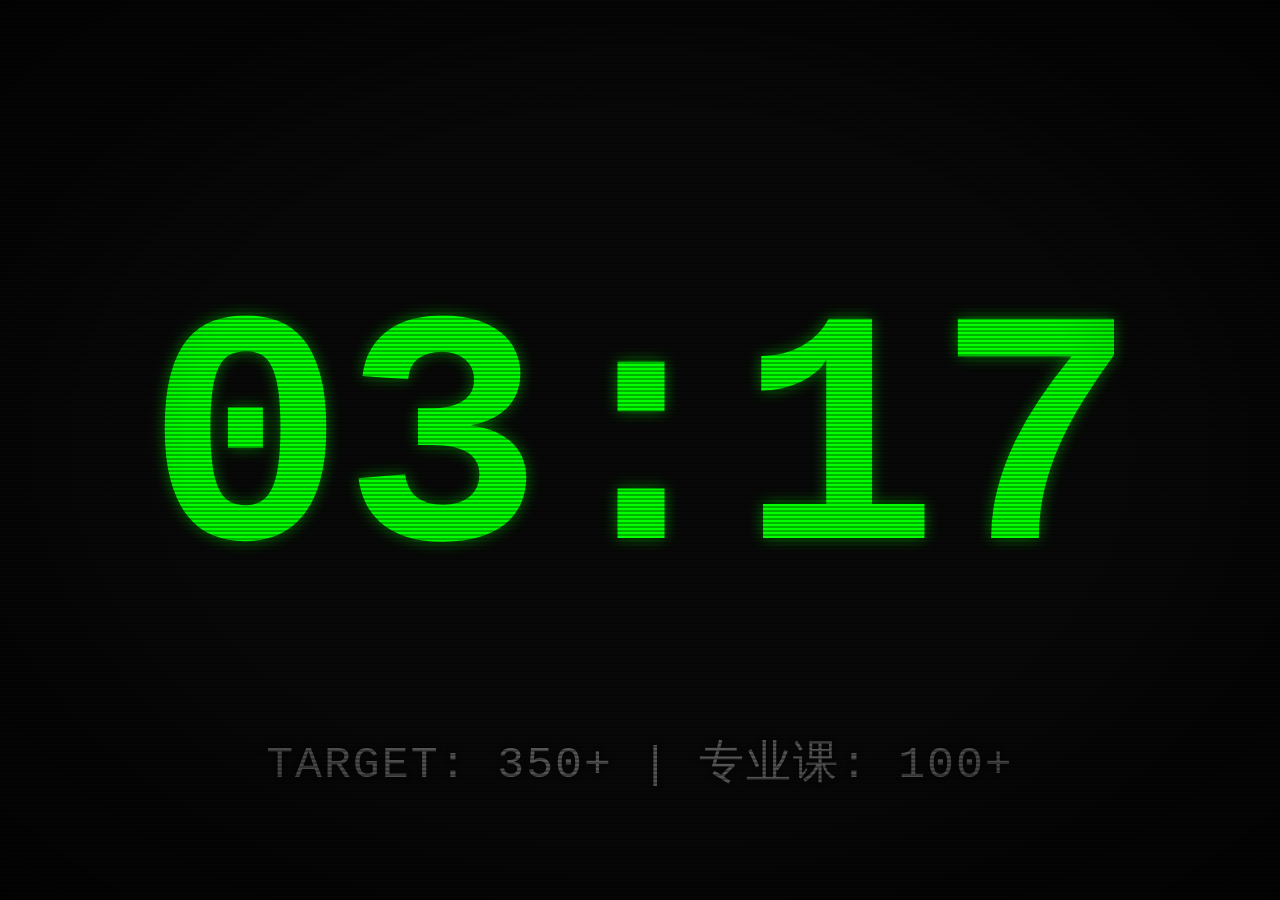
==== telaria.html @ 0d8711d7 "Create telaria.html" ====
<!DOCTYPE html>
<html lang="zh-CN">
<head>
  <meta charset="UTF-8">
  <meta name="viewport" content="width=device-width, initial-scale=1.0, maximum-scale=1.0, user-scalable=no">
  <meta name="apple-mobile-web-app-capable" content="yes">
  <meta name="apple-mobile-web-app-status-bar-style" content="black-translucent">
  <title>考研专注终端</title>
  <style>
    * { box-sizing: border-box; margin: 0; padding: 0; }
    html, body { width: 100%; height: 100%; background-color: #080808; overflow: hidden; }
    
    body {
      color: #00ff00;
      font-family: "Courier New", Courier, monospace;
      -webkit-user-select: none; user-select: none;
    }

    /* 强制像素锐化，保持原汁原味的泰拉瑞亚像素感 */
    .pixelated {
      image-rendering: -webkit-optimize-contrast;
      image-rendering: crisp-edges;
      image-rendering: pixelated;
    }

    /* === 云层系统 (远景) === */
    .cloud {
      position: absolute;
      background-repeat: no-repeat;
      background-size: contain;
      -webkit-transform: translate3d(120vw, 0, 0); 
      z-index: 1; /* 垫在最底层 */
    }
    #c1 {
      top: 10%; height: 10vh; width: 25vw;
      background-image: url('Cummulus_cloud_1.png'); /* 文件名严格对应 */
      opacity: 0.5;
      -webkit-animation: floatCloud 70s linear infinite;
      -webkit-animation-delay: -10s;
    }
    #c2 {
      top: 25%; height: 12vh; width: 30vw;
      background-image: url('Cummulus_cloud_2.png');
      opacity: 0.3;
      -webkit-animation: floatCloud 90s linear infinite;
      -webkit-animation-delay: -45s;
    }
    #c3 {
      top: 40%; height: 8vh; width: 20vw;
      background-image: url('Cummulus_cloud_3.png');
      opacity: 0.4;
      -webkit-animation: floatCloud 110s linear infinite;
      -webkit-animation-delay: -80s;
    }
    @-webkit-keyframes floatCloud {
      from { -webkit-transform: translate3d(120vw, 0, 0); }
      to   { -webkit-transform: translate3d(-40vw, 0, 0); }
    }

    /* === 蝴蝶群系统 (近景) === */
    .butterfly {
      position: absolute;
      background-repeat: no-repeat;
      background-size: contain;
      z-index: 5; /* 浮在云层上方，文字下方 */
    }
    #b1 {
      bottom: 20%; left: 10%;
      height: 6vh; width: 15vw;
      background-image: url('Ambience_ButterflySwarm1.gif');
      opacity: 0.8;
      -webkit-animation: roamLeftRight 40s ease-in-out infinite alternate;
    }
    #b2 {
      bottom: 30%; right: 15%;
      height: 5vh; width: 12vw;
      background-image: url('Ambience_ButterflySwarm2.gif');
      opacity: 0.6;
      -webkit-animation: roamRightLeft 35s ease-in-out infinite alternate;
    }
    /* 让蝴蝶群不仅有 GIF 扇动，还会缓慢在屏幕左右游荡 */
    @-webkit-keyframes roamLeftRight {
      from { -webkit-transform: translate3d(0, 0, 0); }
      to   { -webkit-transform: translate3d(30vw, -2vh, 0); }
    }
    @-webkit-keyframes roamRightLeft {
      from { -webkit-transform: translate3d(0, 0, 0); }
      to   { -webkit-transform: translate3d(-30vw, 3vh, 0); }
    }

    /* === CRT 监视器滤镜 === */
    #crt-filter {
      position: absolute; top: 0; left: 0;
      width: 100%; height: 100%;
      z-index: 50; pointer-events: none;
      background: 
        -webkit-linear-gradient(rgba(18, 16, 16, 0) 50%, rgba(0, 0, 0, 0.3) 50%),
        -webkit-radial-gradient(center, ellipse cover, rgba(0,0,0,0) 50%, rgba(0,0,0,0.7) 100%);
      background-size: 100% 4px, 100% 100%;
    }

    /* === UI 界面 === */
    #ui-layer {
      position: relative; z-index: 10;
      width: 100%; height: 100%;
      display: -webkit-box; display: flex;
      -webkit-box-orient: vertical; -webkit-box-direction: normal; flex-direction: column;
      -webkit-box-pack: center; justify-content: center;
      -webkit-box-align: center; align-items: center;
    }
    #time-display {
      font-size: 26vw; font-weight: bold; letter-spacing: -2px; line-height: 1;
      text-shadow: 0 0 15px rgba(0, 255, 0, 0.5);
    }
    #target-display {
      position: absolute; bottom: 12%; font-size: 3.5vw; color: #555; letter-spacing: 2px;
      text-shadow: 0 0 5px rgba(0,0,0,0.8); /* 加深阴影防止被蝴蝶挡住 */
    }
  </style>
</head>
<body>

  <!-- 远景：云层 -->
  <div id="c1" class="cloud pixelated"></div>
  <div id="c2" class="cloud pixelated"></div>
  <div id="c3" class="cloud pixelated"></div>

  <!-- 近景：蝴蝶群 -->
  <div id="b1" class="butterfly pixelated"></div>
  <div id="b2" class="butterfly pixelated"></div>

  <!-- CRT 滤镜层 -->
  <div id="crt-filter"></div>

  <!-- 核心数据层 -->
  <div id="ui-layer">
    <div id="time-display">00:00</div>
    <div id="target-display">TARGET: 350+ | 专业课: 100+</div>
  </div>

  <script>
    // 纯 ES5 极简时钟脚本
    var displayEl = document.getElementById('time-display');
    function pad(num) { return ('0' + num).slice(-2); }
    
    function tick() {
      var now = new Date();
      displayEl.innerText = pad(now.getHours()) + ':' + pad(now.getMinutes());
    }
    
    tick();
    setInterval(tick, 1000);
  </script>
</body>
</html>
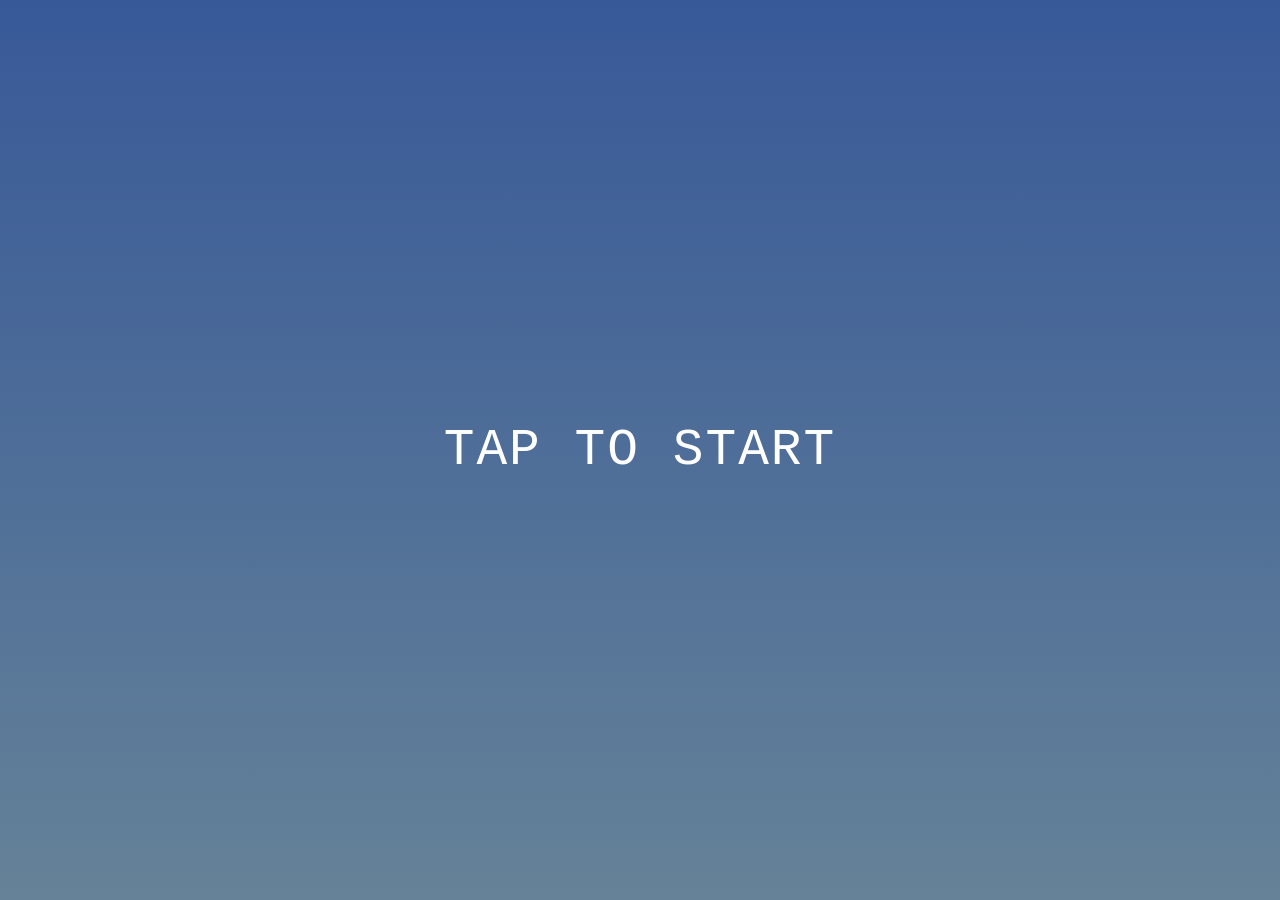
==== commit fc1ea361: "Update telaria.html" ====
--- a/telaria.html
+++ b/telaria.html
@@ -5,50 +5,50 @@
   <meta name="viewport" content="width=device-width, initial-scale=1.0, maximum-scale=1.0, user-scalable=no">
   <meta name="apple-mobile-web-app-capable" content="yes">
   <meta name="apple-mobile-web-app-status-bar-style" content="black-translucent">
-  <title>考研专注终端</title>
+  <title>Terraria Day</title>
   <style>
     * { box-sizing: border-box; margin: 0; padding: 0; }
-    html, body { width: 100%; height: 100%; background-color: #080808; overflow: hidden; }
     
-    body {
-      color: #00ff00;
-      font-family: "Courier New", Courier, monospace;
-      -webkit-user-select: none; user-select: none;
+    /* 1. 替换纯黑背景，改为泰拉瑞亚白天天穹渐变色 */
+    html, body { 
+      width: 100%; height: 100%; 
+      background: -webkit-linear-gradient(top, #5c94fc 0%, #a8d8fc 100%);
+      overflow: hidden; 
     }
-
-    /* 强制像素锐化，保持原汁原味的泰拉瑞亚像素感 */
+    
     .pixelated {
       image-rendering: -webkit-optimize-contrast;
       image-rendering: crisp-edges;
       image-rendering: pixelated;
     }
 
-    /* === 云层系统 (远景) === */
+    /* === 云层系统 === */
     .cloud {
       position: absolute;
       background-repeat: no-repeat;
       background-size: contain;
       -webkit-transform: translate3d(120vw, 0, 0); 
-      z-index: 1; /* 垫在最底层 */
+      z-index: 1; 
     }
+    /* 调高了云朵的透明度，让它们在蓝天下更清晰 */
     #c1 {
       top: 10%; height: 10vh; width: 25vw;
-      background-image: url('Cummulus_cloud_1.png'); /* 文件名严格对应 */
-      opacity: 0.5;
+      background-image: url('Cummulus_cloud_1.png'); 
+      opacity: 0.9;
       -webkit-animation: floatCloud 70s linear infinite;
       -webkit-animation-delay: -10s;
     }
     #c2 {
       top: 25%; height: 12vh; width: 30vw;
       background-image: url('Cummulus_cloud_2.png');
-      opacity: 0.3;
+      opacity: 0.85;
       -webkit-animation: floatCloud 90s linear infinite;
       -webkit-animation-delay: -45s;
     }
     #c3 {
       top: 40%; height: 8vh; width: 20vw;
       background-image: url('Cummulus_cloud_3.png');
-      opacity: 0.4;
+      opacity: 0.95;
       -webkit-animation: floatCloud 110s linear infinite;
       -webkit-animation-delay: -80s;
     }
@@ -57,28 +57,25 @@
       to   { -webkit-transform: translate3d(-40vw, 0, 0); }
     }
 
-    /* === 蝴蝶群系统 (近景) === */
+    /* === 蝴蝶群系统 === */
     .butterfly {
       position: absolute;
       background-repeat: no-repeat;
       background-size: contain;
-      z-index: 5; /* 浮在云层上方，文字下方 */
+      z-index: 5; 
     }
     #b1 {
       bottom: 20%; left: 10%;
       height: 6vh; width: 15vw;
       background-image: url('Ambience_ButterflySwarm1.gif');
-      opacity: 0.8;
       -webkit-animation: roamLeftRight 40s ease-in-out infinite alternate;
     }
     #b2 {
       bottom: 30%; right: 15%;
       height: 5vh; width: 12vw;
       background-image: url('Ambience_ButterflySwarm2.gif');
-      opacity: 0.6;
       -webkit-animation: roamRightLeft 35s ease-in-out infinite alternate;
     }
-    /* 让蝴蝶群不仅有 GIF 扇动，还会缓慢在屏幕左右游荡 */
     @-webkit-keyframes roamLeftRight {
       from { -webkit-transform: translate3d(0, 0, 0); }
       to   { -webkit-transform: translate3d(30vw, -2vh, 0); }
@@ -88,68 +85,49 @@
       to   { -webkit-transform: translate3d(-30vw, 3vh, 0); }
     }
 
-    /* === CRT 监视器滤镜 === */
-    #crt-filter {
-      position: absolute; top: 0; left: 0;
-      width: 100%; height: 100%;
-      z-index: 50; pointer-events: none;
-      background: 
-        -webkit-linear-gradient(rgba(18, 16, 16, 0) 50%, rgba(0, 0, 0, 0.3) 50%),
-        -webkit-radial-gradient(center, ellipse cover, rgba(0,0,0,0) 50%, rgba(0,0,0,0.7) 100%);
-      background-size: 100% 4px, 100% 100%;
-    }
-
-    /* === UI 界面 === */
-    #ui-layer {
-      position: relative; z-index: 10;
-      width: 100%; height: 100%;
-      display: -webkit-box; display: flex;
-      -webkit-box-orient: vertical; -webkit-box-direction: normal; flex-direction: column;
-      -webkit-box-pack: center; justify-content: center;
+    /* === 启动交互层 === */
+    #start-overlay {
+      position: absolute; top: 0; left: 0; width: 100%; height: 100%;
+      background: rgba(0, 0, 0, 0.4); z-index: 100;
+      display: -webkit-box; display: flex; 
+      -webkit-box-pack: center; justify-content: center; 
       -webkit-box-align: center; align-items: center;
-    }
-    #time-display {
-      font-size: 26vw; font-weight: bold; letter-spacing: -2px; line-height: 1;
-      text-shadow: 0 0 15px rgba(0, 255, 0, 0.5);
-    }
-    #target-display {
-      position: absolute; bottom: 12%; font-size: 3.5vw; color: #555; letter-spacing: 2px;
-      text-shadow: 0 0 5px rgba(0,0,0,0.8); /* 加深阴影防止被蝴蝶挡住 */
+      color: white; font-family: "Courier New", Courier, monospace; font-size: 4vw;
+      letter-spacing: 2px;
     }
   </style>
 </head>
 <body>
+  <!-- 音乐播放器 -->
+  <audio id="bg-music" src="Music-Overworld_Day" loop></audio>
 
-  <!-- 远景：云层 -->
+  <!-- 提示层 -->
+  <div id="start-overlay">TAP TO START</div>
+
   <div id="c1" class="cloud pixelated"></div>
   <div id="c2" class="cloud pixelated"></div>
   <div id="c3" class="cloud pixelated"></div>
 
-  <!-- 近景：蝴蝶群 -->
   <div id="b1" class="butterfly pixelated"></div>
   <div id="b2" class="butterfly pixelated"></div>
 
-  <!-- CRT 滤镜层 -->
-  <div id="crt-filter"></div>
+  <script>
+    var overlay = document.getElementById('start-overlay');
+    var music = document.getElementById('bg-music');
 
-  <!-- 核心数据层 -->
-  <div id="ui-layer">
-    <div id="time-display">00:00</div>
-    <div id="target-display">TARGET: 350+ | 专业课: 100+</div>
-  </div>
+    // 监听触摸或点击事件，启动音乐并隐藏提示
+    function startExperience() {
+      music.play();
+      overlay.style.display = 'none';
+    }
 
-  <script>
-    // 纯 ES5 极简时钟脚本
-    var displayEl = document.getElementById('time-display');
-    function pad(num) { return ('0' + num).slice(-2); }
+    overlay.addEventListener('touchend', function(e) {
+      e.preventDefault(); // 阻止默认行为，防止穿透
+      startExperience();
+    });
     
-    function tick() {
-      var now = new Date();
-      displayEl.innerText = pad(now.getHours()) + ':' + pad(now.getMinutes());
-    }
-    
-    tick();
-    setInterval(tick, 1000);
+    // 兼容电脑端测试
+    overlay.addEventListener('click', startExperience);
   </script>
 </body>
 </html>
